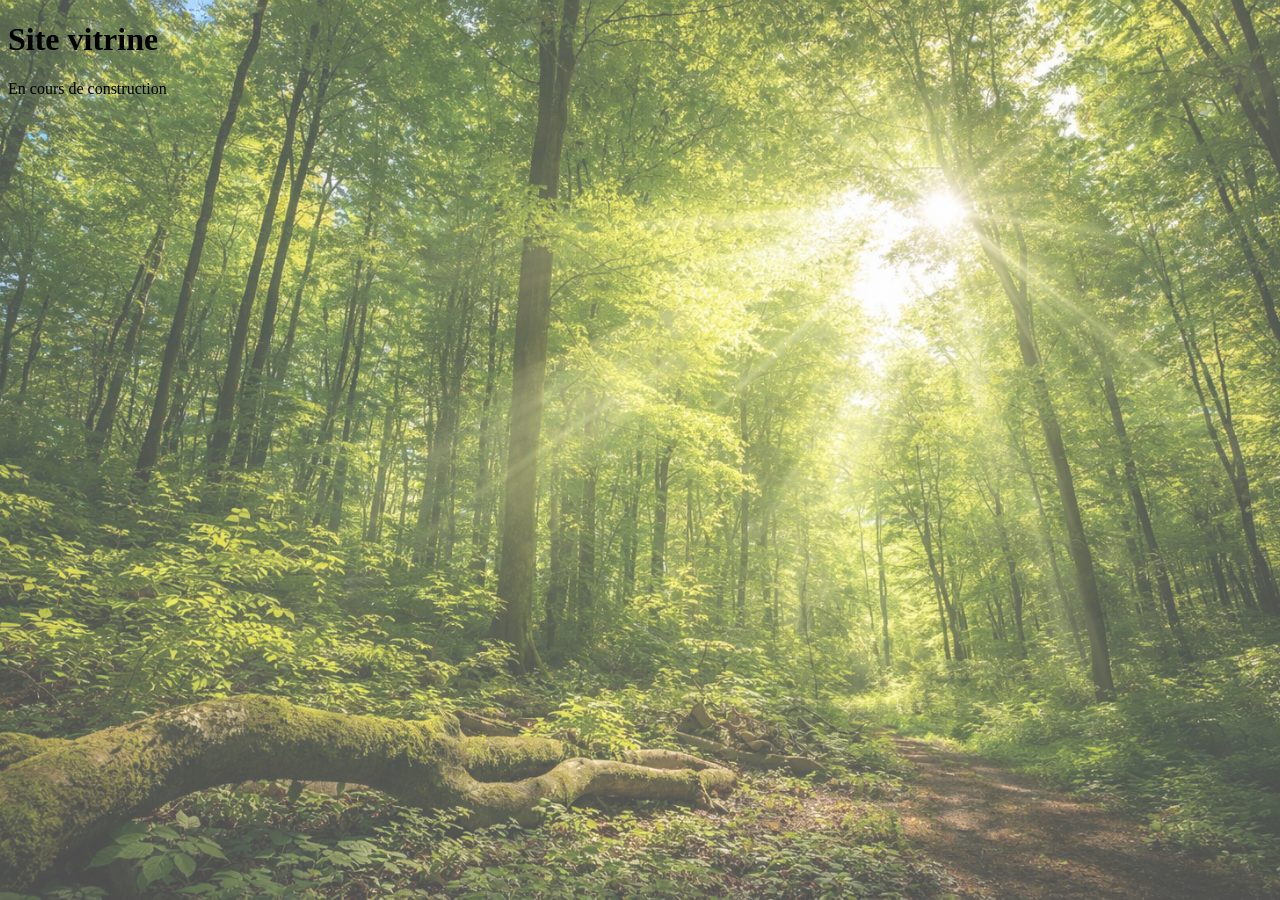
==== index.html @ c38a25db "creation site vitrine" ====
<!DOCTYPE html>
<html lang="en">
<head>
    <meta charset="UTF-8">
    <meta name="viewport" content="width=device-width, initial-scale=1.0">
    <link href="css/style.css" rel="stylesheet">
    <title>yo.@nline</title>
</head>
<body>
    <h1>Site vitrine</h1>
    <p>En cours de construction</p>
</body>
</html>
---- css/style.css ----
/* Body & Main */
body {
    background: linear-gradient(rgba(255,255,255,0.3), rgba(255,255,255,0.3)), url("../src/background.png") center/cover no-repeat;
    background-attachment: fixed;
    background-size: cover;
    background-position: top;
}
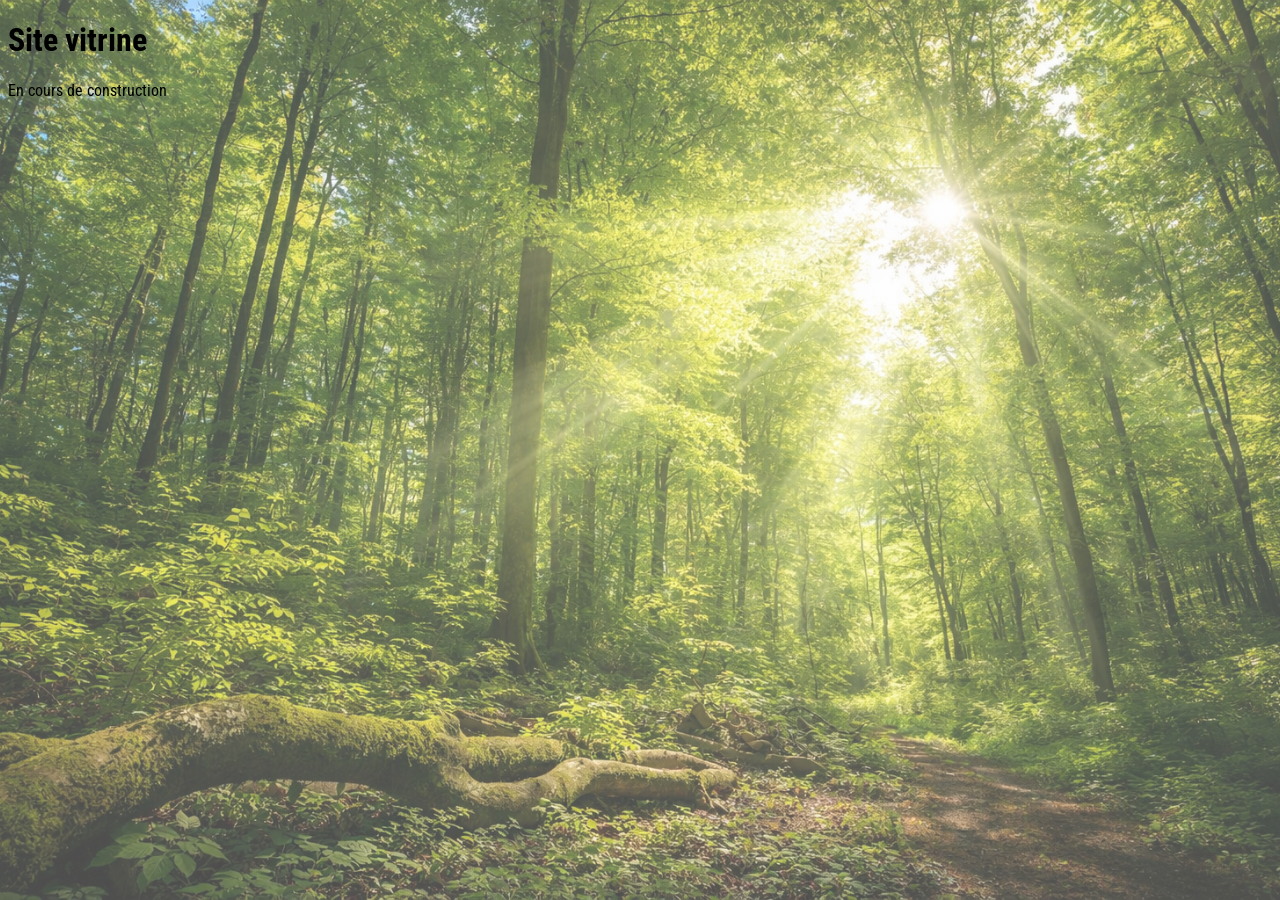
==== commit 3f6d2b5d: "dvp" ====
--- a/index.html
+++ b/index.html
@@ -4,9 +4,15 @@
     <meta charset="UTF-8">
     <meta name="viewport" content="width=device-width, initial-scale=1.0">
     <link href="css/style.css" rel="stylesheet">
+    <link rel="preconnect" href="https://fonts.googleapis.com">
+    <link rel="preconnect" href="https://fonts.gstatic.com" crossorigin>
+    <link href="https://fonts.googleapis.com/css2?family=Roboto+Condensed:ital,wght@0,100..900;1,100..900&display=swap" rel="stylesheet">
     <title>yo.@nline</title>
 </head>
 <body>
+    <header>
+        
+    </header>
     <h1>Site vitrine</h1>
     <p>En cours de construction</p>
 </body>
--- a/css/style.css
+++ b/css/style.css
@@ -1,7 +1,11 @@
 /* Body & Main */
+* {
+    font-family: "Roboto Condensed", sans-serif;
+}
+
 body {
     background: linear-gradient(rgba(255,255,255,0.3), rgba(255,255,255,0.3)), url("../src/background.png") center/cover no-repeat;
     background-attachment: fixed;
     background-size: cover;
-    background-position: top;
+    background-position: center;
 }
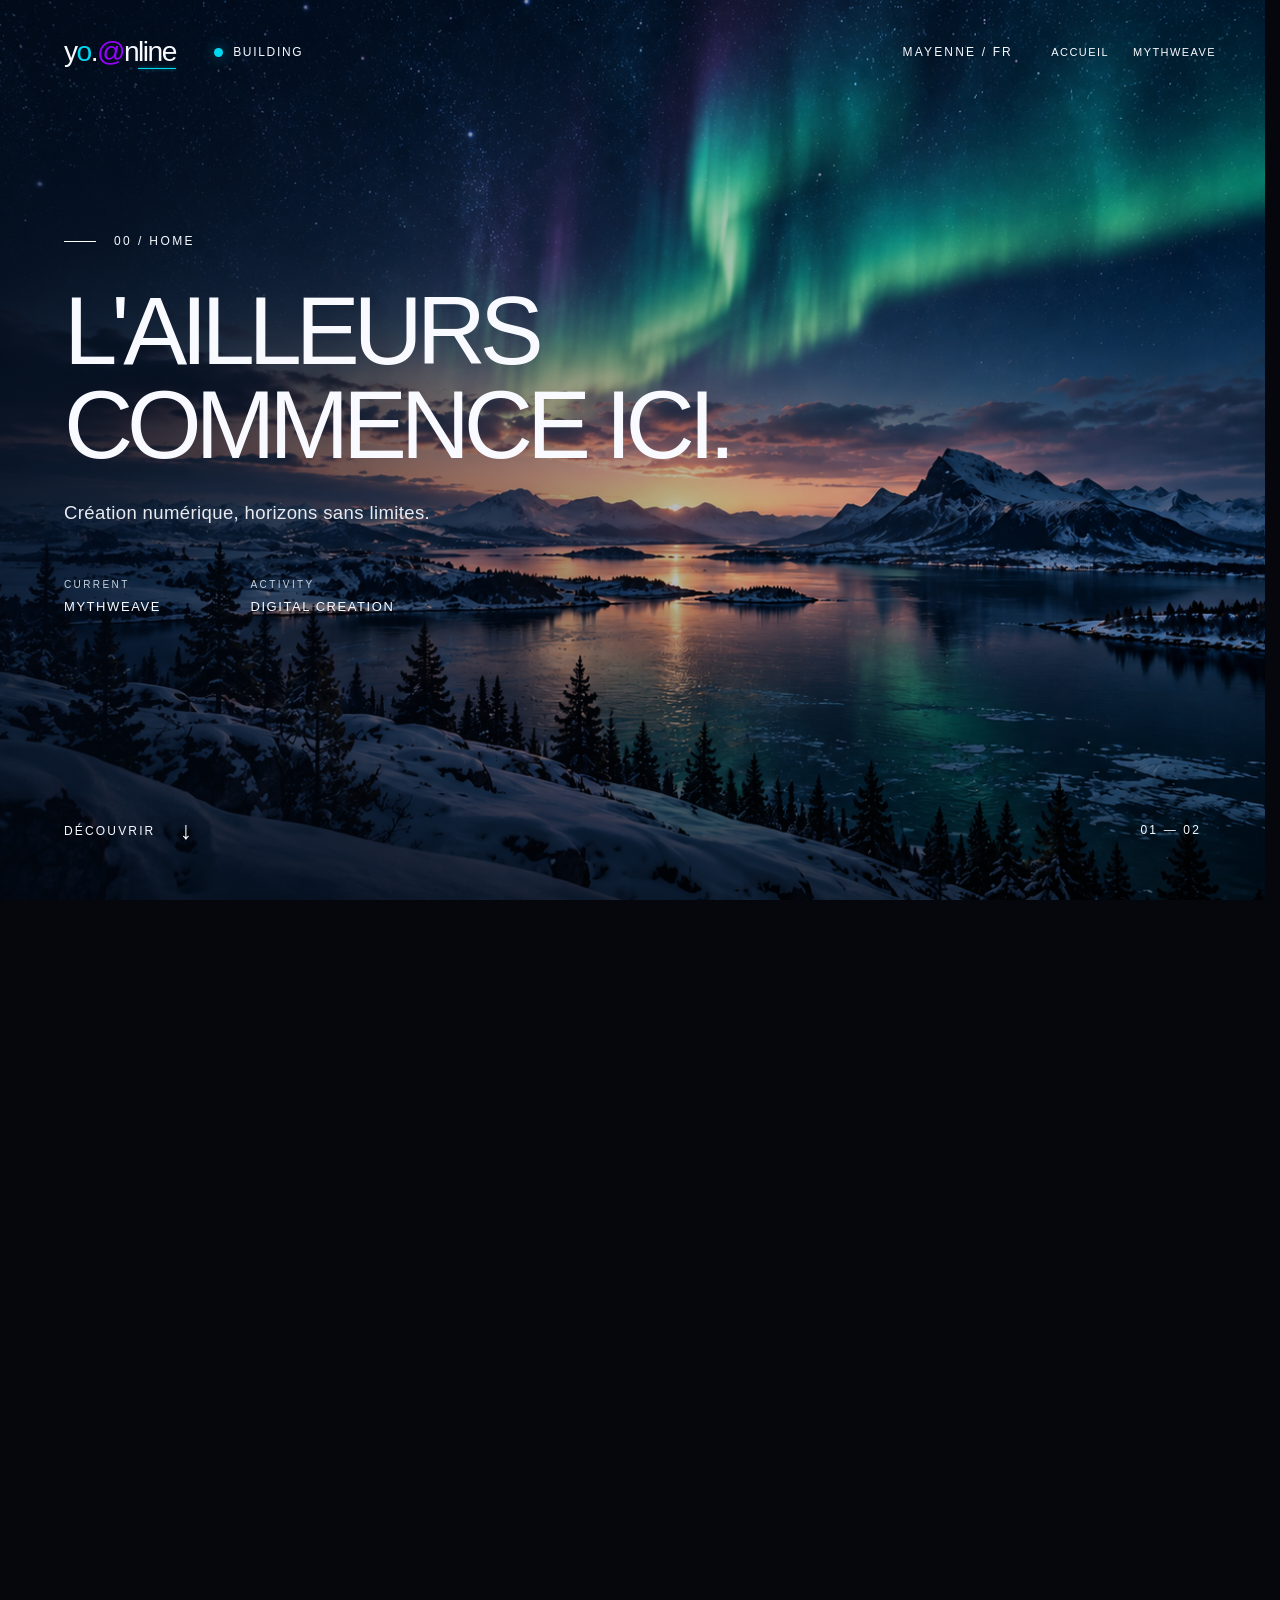
==== commit b2c38380: "dvp" ====
--- a/index.html
+++ b/index.html
@@ -1,19 +1,146 @@
+
 <!DOCTYPE html>
-<html lang="en">
+<html lang="fr">
 <head>
-    <meta charset="UTF-8">
-    <meta name="viewport" content="width=device-width, initial-scale=1.0">
-    <link href="css/style.css" rel="stylesheet">
-    <link rel="preconnect" href="https://fonts.googleapis.com">
-    <link rel="preconnect" href="https://fonts.gstatic.com" crossorigin>
-    <link href="https://fonts.googleapis.com/css2?family=Roboto+Condensed:ital,wght@0,100..900;1,100..900&display=swap" rel="stylesheet">
-    <title>yo.@nline</title>
+  <meta charset="UTF-8">
+  <meta name="viewport" content="width=device-width, initial-scale=1.0">
+
+  <meta name="theme-color" content="#05070d">
+  <meta name="description" content="yo.@nline — L'ailleurs commence ici. Création web en Mayenne et univers interactif Mythweave.">
+
+  <title>yo.@nline — L'ailleurs commence ici.</title>
+
+  <link rel="stylesheet" href="css/style.css">
+  <script src="js/main.js" defer></script>
 </head>
-<body>
-    <header>
-        
-    </header>
-    <h1>Site vitrine</h1>
-    <p>En cours de construction</p>
+
+<body class="intro-running">
+
+  <!-- INTRODUCTION -->
+  <div class="intro-curtain" aria-hidden="true"></div>
+
+  <!-- EN-TÊTE -->
+  <header class="site-header" id="top">
+
+    <a class="brand intro-logo" href="#accueil" aria-label="yo.@nline — accueil">
+      y<span class="cyan">o</span>.<span class="violet">@</span>n<span class="logo-line">line</span>
+    </a>
+
+    <span class="status">
+      <span class="status-dot"></span>
+      <span id="status-label">ONLINE</span>
+    </span>
+
+    <span class="header-location">MAYENNE / FR</span>
+
+    <nav class="header-menu" aria-label="Navigation principale">
+      <a href="#accueil">ACCUEIL</a>
+      <a href="#mythweave">MYTHWEAVE</a>
+    </nav>
+
+  </header>
+
+  <main>
+
+     <!-- CONTENEUR DES DEUX ÉCRANS -->
+    <div class="cinematic-stage">
+    <div class="cinematic-screen">
+
+    <!-- PAGE 1 : ACCUEIL -->
+    <section class="scene scene-home"
+             id="accueil"
+             aria-labelledby="home-title">
+
+      <div class="scene-bg home-bg" aria-hidden="true"></div>
+      <div class="scene-shade" aria-hidden="true"></div>
+
+      <div class="scene-content home-content">
+
+        <div class="eyebrow">
+          <span class="short-rule"></span>
+          <span>00 / HOME</span>
+        </div>
+
+        <h1 id="home-title">
+          L'AILLEURS<br>
+          COMMENCE <em>ICI.</em>
+        </h1>
+
+        <p class="scene-description">
+          Création numérique, horizons sans limites.
+        </p>
+
+        <div class="scene-meta">
+          <div>
+            <span class="meta-label">CURRENT</span>
+            <strong>MYTHWEAVE</strong>
+          </div>
+
+          <div>
+            <span class="meta-label">ACTIVITY</span>
+            <strong>DIGITAL CREATION</strong>
+          </div>
+        </div>
+
+      </div>
+
+      <a class="explore" href="#mythweave">
+        DÉCOUVRIR <span aria-hidden="true">↓</span>
+      </a>
+
+      <span class="scene-index">01 — 02</span>
+
+    </section>
+
+    <!-- PAGE 2 : MYTHWEAVE -->
+    <section class="scene scene-mythweave"
+             id="mythweave"
+             aria-labelledby="myth-title">
+
+      <div class="scene-bg myth-bg" aria-hidden="true"></div>
+      <div class="scene-shade myth-shade" aria-hidden="true"></div>
+
+      <div class="scene-content myth-content">
+
+        <div class="eyebrow">
+          <span class="short-rule"></span>
+          <span>01 / PRODUCT</span>
+        </div>
+
+        <h2 id="myth-title">MYTHWEAVE</h2>
+
+        <p class="myth-tagline">
+          Des histoires que l'on ne se contente pas de lire.
+        </p>
+
+        <p class="myth-copy">
+          Un univers d'aventures interactives où chaque
+          choix peut changer le récit.
+        </p>
+
+        <span class="myth-pill">
+          <span class="status-dot"></span>
+          EN DÉVELOPPEMENT
+        </span>
+
+        <p class="myth-note">
+          La page de présentation dédiée sera ajoutée ultérieurement.
+        </p>
+
+      </div>
+
+      <a class="explore" href="#accueil">
+        RETOUR À L'ACCUEIL <span aria-hidden="true">↑</span>
+      </a>
+
+      <span class="scene-index">02 — 02</span>
+
+    </section>
+
+  </div><!-- Fin cinematic-screen -->
+  </div><!-- Fin cinematic-stage -->
+
+  </main>
+
 </body>
-</html>+</html>
--- a/css/style.css
+++ b/css/style.css
@@ -1,11 +1,608 @@
-/* Body & Main */
+
+/* =====================================
+   YO.@NLINE — VARIABLES
+===================================== */
+
+:root {
+  color-scheme: dark;
+
+  --cyan: #00d8f2;
+  --violet: #9800ff;
+  --white: #f8faff;
+
+  --side: clamp(24px, 5vw, 88px);
+}
+
+/* =====================================
+   BASE
+===================================== */
+
 * {
-    font-family: "Roboto Condensed", sans-serif;
+  box-sizing: border-box;
+}
+
+html {
+  scroll-behavior: smooth;
 }
 
 body {
-    background: linear-gradient(rgba(255,255,255,0.3), rgba(255,255,255,0.3)), url("../src/background.png") center/cover no-repeat;
-    background-attachment: fixed;
-    background-size: cover;
-    background-position: center;
-}+  margin: 0;
+  background: #05070d;
+  color: var(--white);
+  font-family: Arial, Helvetica, sans-serif;
+  -webkit-font-smoothing: antialiased;
+}
+
+a {
+  color: inherit;
+  text-decoration: none;
+}
+
+a:focus-visible {
+  outline: 2px solid var(--cyan);
+  outline-offset: 7px;
+}
+
+.cyan {
+  color: var(--cyan);
+}
+
+.violet {
+  color: var(--violet);
+}
+
+/* =====================================
+   EN-TÊTE SIGNAL
+===================================== */
+
+.site-header {
+  position: fixed;
+  top: 0;
+  left: 0;
+  right: 0;
+  z-index: 30;
+
+  display: flex;
+  align-items: center;
+  gap: clamp(16px, 3vw, 56px);
+
+  padding: clamp(22px, 3vw, 43px) var(--side);
+
+  opacity: 0;
+  transition: opacity 0.5s ease;
+}
+
+.brand {
+  font-size: clamp(24px, 2.2vw, 35px);
+  font-weight: 400;
+  letter-spacing: -0.055em;
+  line-height: 1;
+  white-space: nowrap;
+}
+
+.status {
+  display: flex;
+  align-items: center;
+  gap: 10px;
+
+  font-size: 12px;
+  letter-spacing: 0.14em;
+}
+
+.status-dot {
+  display: inline-block;
+  width: 9px;
+  height: 9px;
+  border-radius: 50%;
+
+  background: var(--cyan);
+  box-shadow: 0 0 14px #00d8f280;
+}
+
+.header-location {
+  margin-left: auto;
+  font-size: 12px;
+  letter-spacing: 0.18em;
+}
+
+.header-menu {
+  display: flex;
+  gap: 24px;
+  font-size: 11px;
+  letter-spacing: 0.13em;
+}
+
+.header-menu a:hover {
+  color: var(--cyan);
+}
+
+/* =====================================
+   SECTIONS PLEIN ÉCRAN
+===================================== */
+
+.scene {
+  position: relative;
+  z-index: 1;
+  min-height: 100svh;
+  overflow: hidden;
+  isolation: isolate;
+  background: transparent;
+}
+
+.scene-bg,
+.scene-shade {
+  position: absolute;
+  inset: 0;
+  z-index: -2;
+}
+
+.scene-bg {
+  background-position: center;
+  background-size: cover;
+  transform: scale(1.035);
+}
+
+/* Images fournies */
+
+.home-bg {
+  background-image: url("../assets/images/accueil.png");
+}
+
+.myth-bg {
+  background-image: url("../assets/images/mythweave.png");
+}
+
+/* Dégradés pour rendre le texte lisible */
+
+.scene-shade {
+  z-index: -1;
+  background:
+    linear-gradient(
+      90deg,
+      rgba(2, 8, 20, 0.73),
+      rgba(2, 8, 20, 0.22) 60%,
+      rgba(2, 8, 20, 0.12)
+    ),
+    linear-gradient(
+      0deg,
+      rgba(0, 0, 0, 0.55),
+      transparent 35%
+    );
+}
+
+.myth-shade {
+  background:
+    linear-gradient(
+      90deg,
+      rgba(3, 5, 16, 0.76),
+      rgba(3, 5, 16, 0.18) 68%
+    ),
+    linear-gradient(
+      0deg,
+      rgba(0, 0, 0, 0.6),
+      transparent 42%
+    );
+}
+
+/* =====================================
+   CONTENU COMMUN
+===================================== */
+
+.scene-content {
+  position: relative;
+  max-width: 1200px;
+
+  padding:
+    clamp(185px, 26vh, 290px)
+    var(--side)
+    145px;
+}
+
+.eyebrow {
+  display: flex;
+  align-items: center;
+  gap: 18px;
+
+  margin-bottom: 36px;
+
+  font-size: 12px;
+  letter-spacing: 0.2em;
+}
+
+.short-rule {
+  width: 32px;
+  height: 1px;
+  background: white;
+}
+
+.explore {
+  position: absolute;
+  bottom: 55px;
+  left: var(--side);
+
+  display: flex;
+  align-items: center;
+  gap: 24px;
+
+  font-size: 12px;
+  letter-spacing: 0.18em;
+}
+
+.explore span {
+  font-size: 25px;
+}
+
+.scene-index {
+  position: absolute;
+  bottom: 63px;
+  right: var(--side);
+
+  font-size: 12px;
+  letter-spacing: 0.18em;
+}
+
+/* =====================================
+   PAGE 1 — ACCUEIL
+===================================== */
+
+.home-content h1 {
+  margin: 0;
+
+  font-size: clamp(50px, 7.5vw, 122px);
+  font-weight: 300;
+  line-height: 0.98;
+  letter-spacing: -0.065em;
+
+  text-wrap: balance;
+}
+
+.home-content h1 em {
+  font-style: normal;
+}
+
+.scene-description {
+  margin-top: 30px;
+
+  font-size: clamp(16px, 1.45vw, 21px);
+  font-weight: 300;
+  letter-spacing: 0.02em;
+
+  color: #e8eaf0;
+}
+
+.scene-meta {
+  display: flex;
+  gap: clamp(40px, 7vw, 110px);
+  margin-top: 55px;
+}
+
+.scene-meta > div {
+  display: flex;
+  flex-direction: column;
+  gap: 9px;
+}
+
+.meta-label {
+  font-size: 10px;
+  letter-spacing: 0.24em;
+  color: #c4d2de;
+}
+
+.scene-meta strong {
+  font-size: 13px;
+  font-weight: 400;
+  letter-spacing: 0.12em;
+}
+
+/* =====================================
+   PAGE 2 — MYTHWEAVE
+===================================== */
+
+.myth-content h2 {
+  margin: 0;
+
+  font-size: clamp(58px, 9vw, 150px);
+  font-weight: 300;
+  line-height: 1;
+  letter-spacing: -0.06em;
+}
+
+.myth-tagline {
+  margin: 28px 0 12px;
+  font-size: clamp(19px, 2vw, 28px);
+}
+
+.myth-copy {
+  max-width: 440px;
+  line-height: 1.65;
+  color: #e2e5ec;
+}
+
+.myth-pill {
+  display: inline-flex;
+  align-items: center;
+  gap: 10px;
+
+  margin-top: 24px;
+
+  font-size: 11px;
+  letter-spacing: 0.17em;
+}
+
+.myth-note {
+  margin-top: 24px;
+  font-size: 12px;
+  color: #d4d6e0;
+}
+
+/* =====================================
+   ANIMATION D'INTRODUCTION — LOGO UNIQUE
+===================================== */
+
+.intro-curtain {
+  position: fixed;
+  inset: 0;
+  z-index: 100;
+  background: #000;
+  pointer-events: none;
+}
+
+/* Le header reste visible : seuls ses autres éléments sont masqués. */
+.site-header {
+  opacity: 1;
+  z-index: 120;
+  transition: none;
+}
+
+.site-header > :not(.brand) {
+  opacity: 0;
+  transition: opacity .65s ease;
+}
+
+.intro-finish .site-header > :not(.brand) {
+  opacity: 1;
+}
+
+/* Le logo garde sa taille et sa place naturelles dans le header. */
+.site-header .brand.intro-logo {
+  position: relative;
+  top: auto;
+  left: auto;
+  z-index: auto;
+  display: inline-block;
+  width: auto;
+  opacity: 1;
+  font-size: clamp(24px, 2.2vw, 35px);
+  line-height: 1;
+  white-space: nowrap;
+  transform-origin: top left;
+  will-change: transform;
+}
+
+/* Masqué avant le calcul de sa position de départ. */
+.intro-running .brand.intro-logo:not(.intro-ready) {
+  visibility: hidden;
+}
+
+.intro-running {
+  overflow: hidden;
+  scrollbar-gutter: stable;
+}
+
+.intro-running .home-bg {
+  opacity: 0;
+}
+
+.intro-running .home-content,
+.intro-running .scene-home .explore,
+.intro-running .scene-home .scene-index {
+  opacity: 0;
+  transform: translateY(16px);
+}
+
+.home-bg {
+  transition: opacity 1.5s ease;
+}
+
+.home-content,
+.scene-home .explore,
+.scene-home .scene-index {
+  transition: opacity 1s ease, transform 1s ease;
+}
+
+.intro-reveal .home-bg {
+  opacity: 1;
+}
+
+.intro-reveal .intro-curtain {
+  opacity: 0;
+  transition: opacity 1.45s ease;
+}
+
+.intro-finish .home-content,
+.intro-finish .scene-home .explore,
+.intro-finish .scene-home .scene-index {
+  opacity: 1;
+  transform: none;
+}
+
+.intro-finish {
+  overflow: auto;
+}
+
+.intro-finish .intro-curtain {
+  display: none;
+}
+
+html {
+  scrollbar-gutter: stable;
+}
+
+/* Trait animé sous "line" */
+
+.logo-line {
+  position: relative;
+  display: inline-block;
+}
+
+.logo-line::after {
+  content: "";
+  position: absolute;
+  left: 0;
+  bottom: -0.08em;
+
+  width: 100%;
+  height: 0.025em;
+
+  background-color: #00D8F2;
+  box-shadow: 0 0 0.12em rgba(0, 216, 242, 0.65);
+
+  transform: scaleX(0);
+  transform-origin: left center;
+}
+
+/* Dessin progressif du trait */
+.logo-line.draw-line::after {
+  animation: drawLogoLine 650ms ease-out forwards;
+}
+
+@keyframes drawLogoLine {
+  from {
+    transform: scaleX(0);
+  }
+
+  to {
+    transform: scaleX(1);
+  }
+}
+
+/* Ajustement visuel du caractère @ */
+.brand .violet {
+  font-family: "Segoe UI", Arial, sans-serif;
+}
+
+/* =====================================
+   TRANSITION CINÉMATOGRAPHIQUE
+   ÉCRAN FIXE AU DÉFILEMENT
+===================================== */
+
+/* Distance de défilement pour contrôler l'animation */
+.cinematic-stage {
+  position: relative;
+  height: 300svh;
+}
+
+/* Écran maintenu en place pendant le défilement */
+.cinematic-screen {
+  position: sticky;
+  top: 0;
+  height: 100svh;
+  overflow: hidden;
+  isolation: isolate;
+}
+
+/* Les deux sections occupent exactement le même écran */
+.cinematic-screen > .scene {
+  position: absolute;
+  inset: 0;
+  width: 100%;
+  height: 100%;
+  min-height: 0;
+}
+
+/* L'accueil est visible au départ */
+.cinematic-screen > .scene-home {
+  z-index: 1;
+}
+
+/* Mythweave est au-dessus, mais invisible au départ */
+.cinematic-screen > #mythweave {
+  z-index: 2;
+  opacity: var(--myth-opacity, 0);
+  pointer-events: none;
+}
+
+/* =====================================
+   TRANSITION — VISIBILITÉ DES TEXTES
+===================================== */
+
+/* Le contenu de l'accueil disparaît progressivement */
+.cinematic-screen .scene-home .scene-content,
+.cinematic-screen .scene-home .explore,
+.cinematic-screen .scene-home .scene-index {
+  opacity: var(--home-text-opacity, 1);
+}
+
+/* Le contenu Mythweave reste caché jusqu'à la fin du fondu */
+.cinematic-screen #mythweave .scene-content,
+.cinematic-screen #mythweave .explore,
+.cinematic-screen #mythweave .scene-index {
+  opacity: var(--myth-text-opacity, 0);
+}
+
+/* =====================================
+   RESPONSIVE
+===================================== */
+
+@media (max-width: 700px) {
+
+  .site-header {
+    gap: 16px;
+    flex-wrap: wrap;
+  }
+
+  .header-location {
+    display: none;
+  }
+
+  .header-menu {
+    margin-left: auto;
+    gap: 12px;
+    font-size: 9px;
+  }
+
+  .status {
+    font-size: 10px;
+  }
+
+  .scene-content {
+    padding-top: 32svh;
+  }
+
+  .home-content h1 {
+    font-size: clamp(45px, 10vw, 75px);
+  }
+
+  .scene-meta {
+    gap: 30px;
+    flex-wrap: wrap;
+  }
+
+  .myth-content h2 {
+    font-size: clamp(47px, 12vw, 88px);
+  }
+
+  .scene-bg {
+    background-position: 55% center;
+  }
+
+  .myth-bg {
+    background-position: 62% center;
+  }
+}
+
+/* Accessibilité : mouvements réduits */
+
+@media (prefers-reduced-motion: reduce) {
+
+  html {
+    scroll-behavior: auto;
+  }
+
+  *,
+  *::before,
+  *::after {
+    animation-duration: 0.01ms !important;
+    transition-duration: 0.01ms !important;
+  }
+}
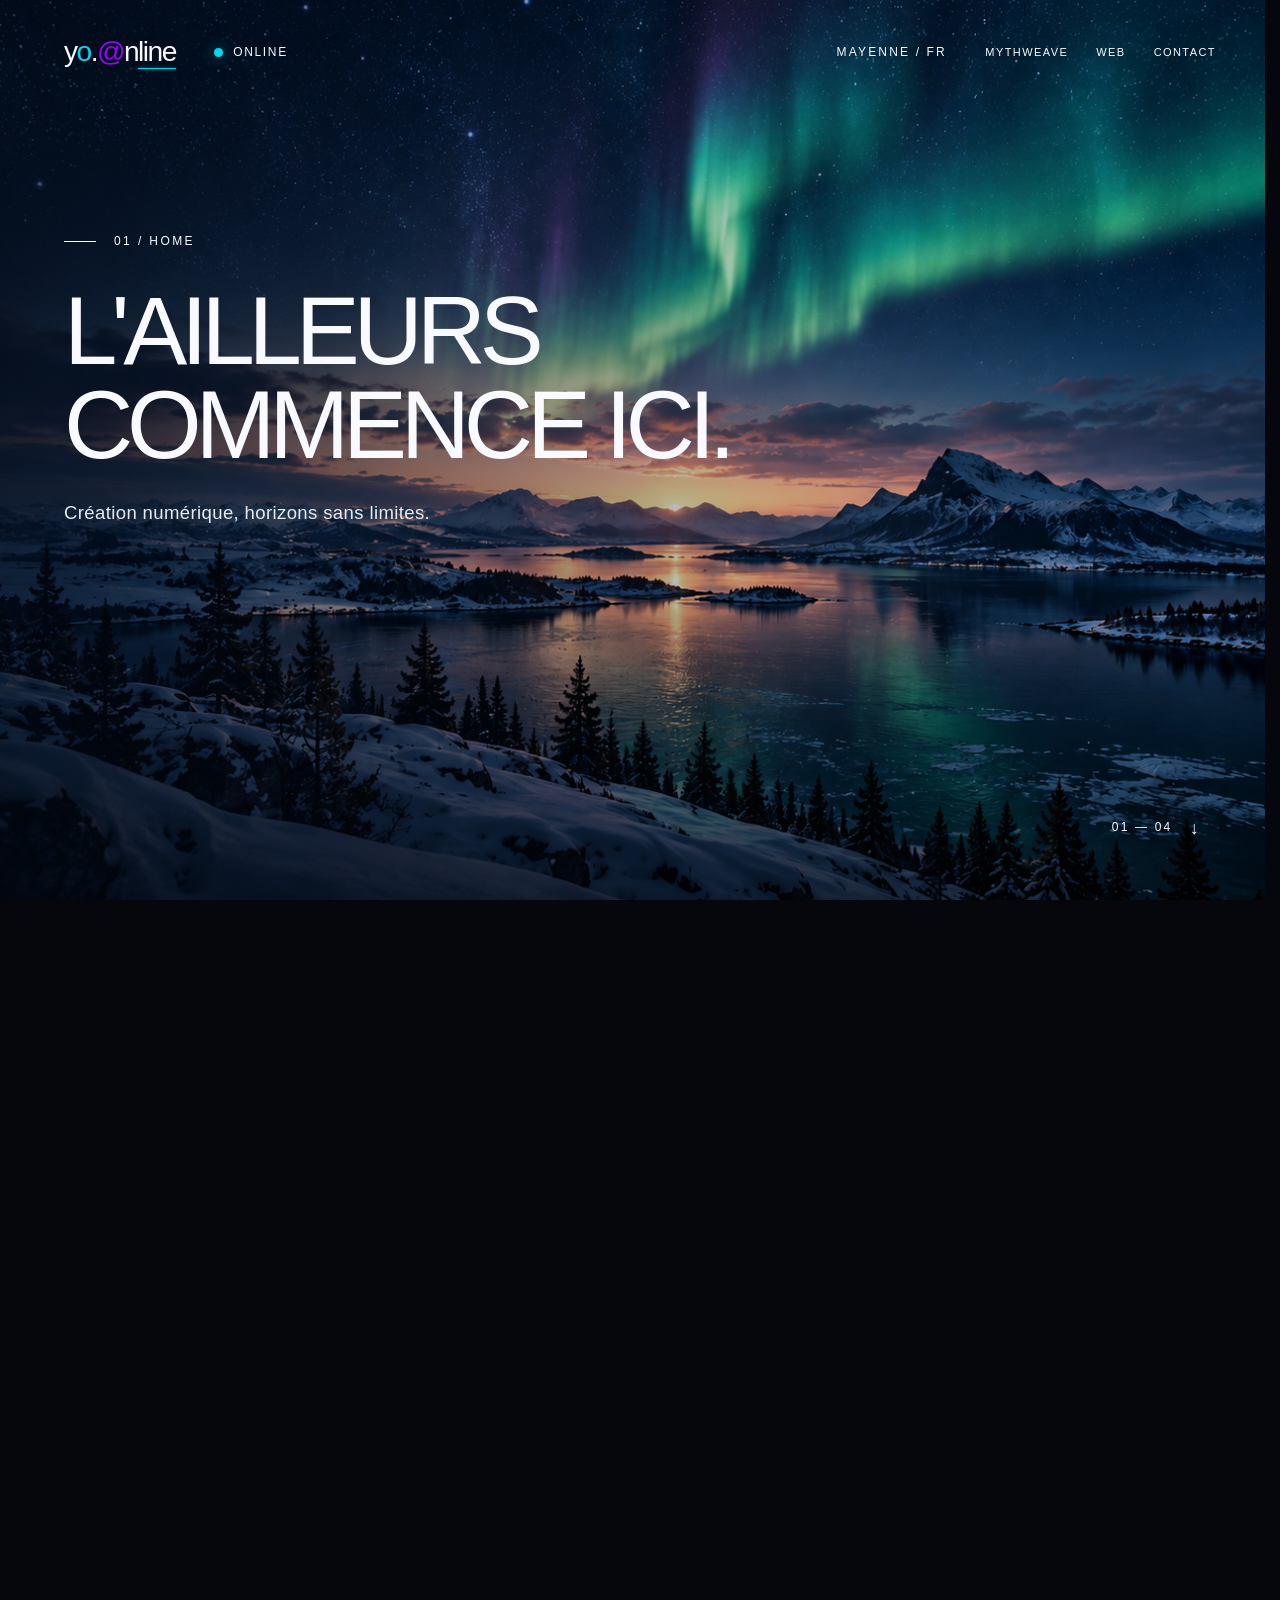
==== commit 30257031: "dvp, presque dernière étape" ====
--- a/index.html
+++ b/index.html
@@ -1,12 +1,15 @@
-
 <!DOCTYPE html>
 <html lang="fr">
+
 <head>
   <meta charset="UTF-8">
   <meta name="viewport" content="width=device-width, initial-scale=1.0">
-
   <meta name="theme-color" content="#05070d">
-  <meta name="description" content="yo.@nline — L'ailleurs commence ici. Création web en Mayenne et univers interactif Mythweave.">
+
+  <meta
+    name="description"
+    content="yo.@nline — L'ailleurs commence ici. Création web en Mayenne et univers interactif Mythweave."
+  >
 
   <title>yo.@nline — L'ailleurs commence ici.</title>
 
@@ -16,131 +19,453 @@
 
 <body class="intro-running">
 
-  <!-- INTRODUCTION -->
+  <!-- ========================================
+       INTRODUCTION
+  ========================================= -->
+
   <div class="intro-curtain" aria-hidden="true"></div>
 
-  <!-- EN-TÊTE -->
+
+  <!-- ========================================
+       EN-TÊTE ET NAVIGATION
+  ========================================= -->
+
   <header class="site-header" id="top">
 
-    <a class="brand intro-logo" href="#accueil" aria-label="yo.@nline — accueil">
+    <!-- Logo -->
+    <a
+      class="brand intro-logo"
+      href="#accueil"
+      aria-label="yo.@nline — accueil"
+    >
       y<span class="cyan">o</span>.<span class="violet">@</span>n<span class="logo-line">line</span>
     </a>
 
+    <!-- Statut -->
     <span class="status">
       <span class="status-dot"></span>
       <span id="status-label">ONLINE</span>
     </span>
 
+    <!-- Localisation -->
     <span class="header-location">MAYENNE / FR</span>
 
-    <nav class="header-menu" aria-label="Navigation principale">
-      <a href="#accueil">ACCUEIL</a>
-      <a href="#mythweave">MYTHWEAVE</a>
+    <!-- Navigation principale -->
+    <nav
+      class="header-menu"
+      id="main-navigation"
+      aria-label="Navigation principale"
+    >
+      <a href="#accueil" data-scene="accueil">ACCUEIL</a>
+      <a href="#mythweave" data-scene="mythweave">MYTHWEAVE</a>
+      <a href="#web" data-scene="web">WEB</a>
+      <a href="#contact" data-scene="contact">CONTACT</a>
     </nav>
 
+    <!-- Bouton du menu mobile -->
+    <button
+      class="menu-toggle"
+      type="button"
+      aria-label="Ouvrir le menu"
+      aria-controls="main-navigation"
+      aria-expanded="false"
+    >
+      <span></span>
+      <span></span>
+      <span></span>
+    </button>
+
   </header>
 
+
+  <!-- ========================================
+       CONTENU PRINCIPAL
+  ========================================= -->
+
   <main>
 
-     <!-- CONTENEUR DES DEUX ÉCRANS -->
+    <!-- Conteneur des quatre scènes cinématographiques -->
     <div class="cinematic-stage">
-    <div class="cinematic-screen">
-
-    <!-- PAGE 1 : ACCUEIL -->
-    <section class="scene scene-home"
-             id="accueil"
-             aria-labelledby="home-title">
-
-      <div class="scene-bg home-bg" aria-hidden="true"></div>
-      <div class="scene-shade" aria-hidden="true"></div>
-
-      <div class="scene-content home-content">
-
-        <div class="eyebrow">
-          <span class="short-rule"></span>
-          <span>00 / HOME</span>
-        </div>
-
-        <h1 id="home-title">
-          L'AILLEURS<br>
-          COMMENCE <em>ICI.</em>
-        </h1>
-
-        <p class="scene-description">
-          Création numérique, horizons sans limites.
-        </p>
-
-        <div class="scene-meta">
-          <div>
-            <span class="meta-label">CURRENT</span>
-            <strong>MYTHWEAVE</strong>
-          </div>
-
-          <div>
-            <span class="meta-label">ACTIVITY</span>
-            <strong>DIGITAL CREATION</strong>
-          </div>
-        </div>
+      <div class="cinematic-screen">
+
+
+        <!-- ====================================
+             SCÈNE 01 — ACCUEIL
+        ===================================== -->
+
+        <section
+          class="scene scene-home"
+          id="accueil"
+          aria-labelledby="home-title"
+        >
+
+          <!-- Décor -->
+          <div class="scene-bg home-bg" aria-hidden="true"></div>
+          <div class="scene-shade" aria-hidden="true"></div>
+
+          <!-- Contenu -->
+          <div class="scene-content home-content">
+
+            <div class="eyebrow">
+              <span class="short-rule"></span>
+              <span>01 / HOME</span>
+            </div>
+
+            <h1 id="home-title">
+              L'AILLEURS<br>
+              COMMENCE <em>ICI.</em>
+            </h1>
+
+            <p class="scene-description">
+              Création numérique, horizons sans limites.
+            </p>
+
+          </div>
+
+          <!-- Indicateur de scène -->
+          <span class="scene-index">
+            01 — 04
+            <span class="index-arrow" aria-hidden="true">↓</span>
+          </span>
+
+        </section>
+
+
+        <!-- ====================================
+             SCÈNE 02 — MYTHWEAVE
+        ===================================== -->
+
+        <section
+          class="scene scene-mythweave"
+          id="mythweave"
+          aria-labelledby="myth-title"
+        >
+
+          <!-- Décor -->
+          <div class="scene-bg myth-bg" aria-hidden="true"></div>
+          <div class="scene-shade myth-shade" aria-hidden="true"></div>
+
+          <!-- Introduction Mythweave -->
+          <div class="scene-content myth-content">
+
+            <div class="eyebrow">
+              <span class="short-rule"></span>
+              <span>02 / PRODUCT</span>
+            </div>
+
+            <h2 id="myth-title">MYTHWEAVE.</h2>
+
+            <p class="myth-tagline">
+              Des histoires que l'on ne se contente pas de lire.
+            </p>
+
+            <p class="myth-copy">
+              Un univers d'aventures interactives où chaque
+              choix peut changer le récit.
+            </p>
+
+            <span class="myth-pill">
+              <span class="status-dot"></span>
+              EN DÉVELOPPEMENT
+            </span>
+
+          </div>
+
+
+          <!-- Deuxième séquence : présentation du concept -->
+          <div class="myth-concept">
+
+            <!-- En-tête de l'encart -->
+            <div class="myth-concept-header">
+
+              <span class="myth-concept-label">
+                02 / MYTHWEAVE — LE CONCEPT
+              </span>
+
+              <h3>
+                DES HISTOIRES À VIVRE.<br>
+                DES MONDES À CRÉER.
+              </h3>
+
+              <p>
+                Mythweave est un moteur d'aventures interactives
+                inspiré des livres dont vous êtes le héros.
+              </p>
+
+            </div>
+
+
+            <!-- Les deux dimensions de Mythweave -->
+            <div class="myth-concept-grid">
+
+              <!-- Vivre -->
+              <div class="myth-concept-item">
+
+                <div class="myth-concept-item-title">
+
+                  <svg
+                    class="myth-concept-icon"
+                    viewBox="0 0 24 24"
+                    fill="none"
+                    stroke="currentColor"
+                    stroke-width="1.7"
+                    stroke-linecap="round"
+                    stroke-linejoin="round"
+                    aria-hidden="true"
+                  >
+                    <path d="M12 7v14"/>
+                    <path d="M3 18V5a1 1 0 0 1 1-1h3a5 5 0 0 1 5 5 5 5 0 0 1 5-5h3a1 1 0 0 1 1 1v13a1 1 0 0 1-1 1h-4a4 4 0 0 0-4 2 4 4 0 0 0-4-2H4a1 1 0 0 1-1-1z"/>
+                  </svg>
+
+                  <h4>VIVRE</h4>
+
+                </div>
+
+                <p>
+                  Explorez des univers, faites vos choix
+                  et façonnez votre propre aventure.
+                </p>
+
+              </div>
+
+
+              <!-- Créer et partager -->
+              <div class="myth-concept-item">
+
+                <div class="myth-concept-item-title">
+
+                  <svg
+                    class="myth-concept-icon"
+                    viewBox="0 0 24 24"
+                    fill="none"
+                    stroke="currentColor"
+                    stroke-width="1.7"
+                    stroke-linecap="round"
+                    stroke-linejoin="round"
+                    aria-hidden="true"
+                  >
+                    <path d="M20.24 12.24a6 6 0 0 0-8.49-8.49L3 12.5V21h8.5z"/>
+                    <path d="m16 8-2 2"/>
+                    <path d="M3 21l9-9"/>
+                  </svg>
+
+                  <h4>CRÉER &amp; PARTAGER</h4>
+
+                </div>
+
+                <p>
+                  Imaginez vos histoires, construisez vos propres
+                  aventures interactives et partagez-les
+                  avec d'autres joueurs.
+                </p>
+
+              </div>
+
+            </div>
+
+
+            <!-- Statut du projet -->
+            <div class="myth-concept-status">
+              PROJET EN DÉVELOPPEMENT
+            </div>
+
+          </div>
+
+
+          <!-- Indicateur de scène -->
+          <span class="scene-index">
+            02 — 04
+            <span class="index-arrow" aria-hidden="true">↓</span>
+          </span>
+
+        </section>
+
+
+        <!-- ====================================
+             SCÈNE 03 — WEB
+        ===================================== -->
+
+        <section
+          class="scene scene-web"
+          id="web"
+          aria-labelledby="web-title"
+        >
+
+          <!-- Décor -->
+          <div class="scene-bg web-bg" aria-hidden="true"></div>
+          <div class="scene-shade web-shade" aria-hidden="true"></div>
+
+
+          <!-- Introduction et prestations -->
+          <div class="scene-content web-content">
+
+            <div class="eyebrow">
+              <span class="short-rule"></span>
+              <span>03 / WEB</span>
+            </div>
+
+            <h2 id="web-title">WEB.</h2>
+
+            <p class="web-tagline">
+              Votre activité est locale. Votre horizon ne l'est pas.
+            </p>
+
+
+            <!-- Prestations Web -->
+            <div class="web-services">
+
+              <div class="web-service">
+                <h3>Création de sites vitrines</h3>
+                <p>
+                  Des sites uniques, modernes et adaptés à votre activité.
+                </p>
+              </div>
+
+              <div class="web-service">
+                <h3>Responsive</h3>
+                <p>
+                  Une expérience soignée sur ordinateur, tablette et mobile.
+                </p>
+              </div>
+
+              <div class="web-service">
+                <h3>Visibilité</h3>
+                <p>
+                  Les bases du référencement naturel pour être trouvé.
+                </p>
+              </div>
+
+              <div class="web-service">
+                <h3>Suivi &amp; réactivité</h3>
+                <p>
+                  Un interlocuteur local pour faire évoluer votre site.
+                </p>
+              </div>
+
+            </div>
+
+          </div>
+
+
+          <!-- Deuxième séquence : réalisation des Baladins -->
+          <div class="web-project">
+
+            <!-- Présentation -->
+            <div class="web-project-info">
+
+              <span class="web-project-label">
+                UNE RÉALISATION
+              </span>
+
+              <h3>
+                Les Baladins<br>
+                de Saint-Berthevin
+              </h3>
+
+              <p>
+                Un site vitrine conçu pour accompagner
+                une troupe de théâtre locale et mettre
+                en lumière ses spectacles.
+              </p>
+
+              <a
+                class="web-project-link"
+                href="https://www.theatre-baladins-saint-berthevin.com/"
+                target="_blank"
+                rel="noopener noreferrer"
+              >
+                DÉCOUVRIR LE SITE
+                <span aria-hidden="true">↗</span>
+              </a>
+
+            </div>
+
+
+            <!-- Aperçu cliquable -->
+            <a
+              class="web-project-preview"
+              href="https://www.theatre-baladins-saint-berthevin.com/"
+              target="_blank"
+              rel="noopener noreferrer"
+              aria-label="Visiter le site des Baladins de Saint-Berthevin (nouvel onglet)"
+            >
+              <img
+                src="assets/images/baladins.png"
+                alt="Aperçu du site des Baladins de Saint-Berthevin"
+                loading="lazy"
+              >
+            </a>
+
+          </div>
+
+
+          <!-- Indicateur de scène -->
+          <span class="scene-index">
+            03 — 04
+            <span class="index-arrow" aria-hidden="true">↓</span>
+          </span>
+
+        </section>
+
+
+        <!-- ====================================
+             SCÈNE 04 — CONTACT
+        ===================================== -->
+
+        <section
+          class="scene scene-contact"
+          id="contact"
+          aria-labelledby="contact-title"
+        >
+
+          <!-- Décor -->
+          <div class="scene-bg contact-bg" aria-hidden="true"></div>
+          <div class="scene-shade contact-shade" aria-hidden="true"></div>
+
+
+          <!-- Contenu -->
+          <div class="scene-content contact-content">
+
+            <div class="eyebrow">
+              <span class="short-rule"></span>
+              <span>04 / CONTACT</span>
+            </div>
+
+            <h2 id="contact-title">
+              ET SI ON CONSTRUISAIT<br>
+              LA SUITE ENSEMBLE ?
+            </h2>
+
+            <p class="contact-tagline">
+              Vous avez un projet de site web, une idée
+              ou simplement une question ? Parlons-en.
+            </p>
+
+            <a
+              class="contact-button"
+              href="mailto:ADRESSE_EMAIL"
+            >
+              <span>ÉCRIVEZ-MOI</span>
+              <span class="contact-button-arrow" aria-hidden="true">↗</span>
+            </a>
+
+          </div>
+
+
+          <!-- Indicateur de scène -->
+          <span class="scene-index">04 — 04</span>
+          <a href="mentions-legales.html" class="legal-link">Mentions légales et données personnelles</a>
+
+        </section>
+
 
       </div>
-
-      <a class="explore" href="#mythweave">
-        DÉCOUVRIR <span aria-hidden="true">↓</span>
-      </a>
-
-      <span class="scene-index">01 — 02</span>
-
-    </section>
-
-    <!-- PAGE 2 : MYTHWEAVE -->
-    <section class="scene scene-mythweave"
-             id="mythweave"
-             aria-labelledby="myth-title">
-
-      <div class="scene-bg myth-bg" aria-hidden="true"></div>
-      <div class="scene-shade myth-shade" aria-hidden="true"></div>
-
-      <div class="scene-content myth-content">
-
-        <div class="eyebrow">
-          <span class="short-rule"></span>
-          <span>01 / PRODUCT</span>
-        </div>
-
-        <h2 id="myth-title">MYTHWEAVE</h2>
-
-        <p class="myth-tagline">
-          Des histoires que l'on ne se contente pas de lire.
-        </p>
-
-        <p class="myth-copy">
-          Un univers d'aventures interactives où chaque
-          choix peut changer le récit.
-        </p>
-
-        <span class="myth-pill">
-          <span class="status-dot"></span>
-          EN DÉVELOPPEMENT
-        </span>
-
-        <p class="myth-note">
-          La page de présentation dédiée sera ajoutée ultérieurement.
-        </p>
-
-      </div>
-
-      <a class="explore" href="#accueil">
-        RETOUR À L'ACCUEIL <span aria-hidden="true">↑</span>
-      </a>
-
-      <span class="scene-index">02 — 02</span>
-
-    </section>
-
-  </div><!-- Fin cinematic-screen -->
-  </div><!-- Fin cinematic-stage -->
+      <!-- Fin de cinematic-screen -->
+
+    </div>
+    <!-- Fin de cinematic-stage -->
 
   </main>
 
 </body>
-</html>
+</html>
--- a/css/style.css
+++ b/css/style.css
@@ -1,28 +1,25 @@
-
-/* =====================================
-   YO.@NLINE — VARIABLES
-===================================== */
+/* =========================================
+   YO.@NLINE — 01. VARIABLES
+========================================= */
 
 :root {
   color-scheme: dark;
-
   --cyan: #00d8f2;
   --violet: #9800ff;
   --white: #f8faff;
-
   --side: clamp(24px, 5vw, 88px);
 }
 
-/* =====================================
-   BASE
-===================================== */
-
-* {
-  box-sizing: border-box;
-}
+
+/* =========================================
+   02. BASE ET STYLES GÉNÉRAUX
+========================================= */
+
+* { box-sizing: border-box; }
 
 html {
   scroll-behavior: smooth;
+  scrollbar-gutter: stable;
 }
 
 body {
@@ -43,33 +40,26 @@
   outline-offset: 7px;
 }
 
-.cyan {
-  color: var(--cyan);
-}
-
-.violet {
-  color: var(--violet);
-}
-
-/* =====================================
-   EN-TÊTE SIGNAL
-===================================== */
+.cyan { color: var(--cyan); }
+.violet { color: var(--violet); }
+
+
+/* =========================================
+   03. EN-TÊTE ET IDENTITÉ
+========================================= */
 
 .site-header {
   position: fixed;
   top: 0;
   left: 0;
   right: 0;
-  z-index: 30;
-
+  z-index: 120;
   display: flex;
   align-items: center;
   gap: clamp(16px, 3vw, 56px);
-
   padding: clamp(22px, 3vw, 43px) var(--side);
-
-  opacity: 0;
-  transition: opacity 0.5s ease;
+  opacity: 1;
+  transition: none;
 }
 
 .brand {
@@ -80,11 +70,14 @@
   white-space: nowrap;
 }
 
+.brand .violet {
+  font-family: "Segoe UI", Arial, sans-serif;
+}
+
 .status {
   display: flex;
   align-items: center;
   gap: 10px;
-
   font-size: 12px;
   letter-spacing: 0.14em;
 }
@@ -94,7 +87,6 @@
   width: 9px;
   height: 9px;
   border-radius: 50%;
-
   background: var(--cyan);
   box-shadow: 0 0 14px #00d8f280;
 }
@@ -104,6 +96,11 @@
   font-size: 12px;
   letter-spacing: 0.18em;
 }
+
+
+/* =========================================
+   04. NAVIGATION PRINCIPALE
+========================================= */
 
 .header-menu {
   display: flex;
@@ -116,9 +113,14 @@
   color: var(--cyan);
 }
 
-/* =====================================
-   SECTIONS PLEIN ÉCRAN
-===================================== */
+.header-menu a[hidden] {
+  display: none !important;
+}
+
+
+/* =========================================
+   05. STRUCTURE DES SCÈNES
+========================================= */
 
 .scene {
   position: relative;
@@ -142,7 +144,7 @@
   transform: scale(1.035);
 }
 
-/* Images fournies */
+/* Images de fond */
 
 .home-bg {
   background-image: url("../assets/images/accueil.png");
@@ -152,7 +154,11 @@
   background-image: url("../assets/images/mythweave.png");
 }
 
-/* Dégradés pour rendre le texte lisible */
+.web-bg {
+  background-image: url("../assets/images/web.png");
+}
+
+/* Dégradés de lisibilité */
 
 .scene-shade {
   z-index: -1;
@@ -184,14 +190,14 @@
     );
 }
 
-/* =====================================
-   CONTENU COMMUN
-===================================== */
+
+/* =========================================
+   06. CONTENU COMMUN
+========================================= */
 
 .scene-content {
   position: relative;
   max-width: 1200px;
-
   padding:
     clamp(185px, 26vh, 290px)
     var(--side)
@@ -202,9 +208,7 @@
   display: flex;
   align-items: center;
   gap: 18px;
-
   margin-bottom: 36px;
-
   font-size: 12px;
   letter-spacing: 0.2em;
 }
@@ -219,11 +223,9 @@
   position: absolute;
   bottom: 55px;
   left: var(--side);
-
   display: flex;
   align-items: center;
   gap: 24px;
-
   font-size: 12px;
   letter-spacing: 0.18em;
 }
@@ -236,23 +238,21 @@
   position: absolute;
   bottom: 63px;
   right: var(--side);
-
   font-size: 12px;
   letter-spacing: 0.18em;
 }
 
-/* =====================================
-   PAGE 1 — ACCUEIL
-===================================== */
+
+/* =========================================
+   07. ACCUEIL
+========================================= */
 
 .home-content h1 {
   margin: 0;
-
   font-size: clamp(50px, 7.5vw, 122px);
   font-weight: 300;
   line-height: 0.98;
   letter-spacing: -0.065em;
-
   text-wrap: balance;
 }
 
@@ -262,13 +262,13 @@
 
 .scene-description {
   margin-top: 30px;
-
   font-size: clamp(16px, 1.45vw, 21px);
   font-weight: 300;
   letter-spacing: 0.02em;
-
   color: #e8eaf0;
 }
+
+/* Métadonnées de scène — à auditer */
 
 .scene-meta {
   display: flex;
@@ -294,13 +294,20 @@
   letter-spacing: 0.12em;
 }
 
-/* =====================================
-   PAGE 2 — MYTHWEAVE
-===================================== */
+
+/* Ancien style conservé pour compatibilité */
+.myth-note {
+  margin-top: 24px;
+  font-size: 12px;
+  color: #d4d6e0;
+}
+
+/* =========================================
+   08. MYTHWEAVE — INTRODUCTION
+========================================= */
 
 .myth-content h2 {
   margin: 0;
-
   font-size: clamp(58px, 9vw, 150px);
   font-weight: 300;
   line-height: 1;
@@ -322,22 +329,138 @@
   display: inline-flex;
   align-items: center;
   gap: 10px;
-
   margin-top: 24px;
-
   font-size: 11px;
   letter-spacing: 0.17em;
 }
 
-.myth-note {
-  margin-top: 24px;
+
+/* =========================================
+   09. WEB — INTRODUCTION ET PRESTATIONS
+========================================= */
+
+.scene-web .scene-content {
+  width: min(900px, calc(100% - 120px));
+  max-width: 900px;
+}
+
+.scene-web h2 {
+  margin-bottom: 12px;
+  font-size: clamp(44px, 5vw, 68px);
+  font-weight: 700;
+  letter-spacing: -0.045em;
+  line-height: 1;
+}
+
+.web-tagline {
+  max-width: 650px;
+  font-size: clamp(17px, 1.7vw, 22px);
+  line-height: 1.5;
+  font-weight: 400;
+}
+
+.web-services {
+  display: grid;
+  grid-template-columns: repeat(2, minmax(0, 1fr));
+  column-gap: 40px;
+  row-gap: 18px;
+  width: 100%;
+  max-width: 850px;
+  margin-top: 26px;
+}
+
+.web-service {
+  border-top: 1px solid rgba(255, 255, 255, 0.45);
+  padding-top: 10px;
+}
+
+.web-service h3 {
+  margin: 0 0 10px;
+  font-size: 19px;
+  font-weight: 600;
+  line-height: 1.3;
+  color: #fff;
+}
+
+.web-service p {
+  margin: 0;
+  font-size: 14px;
+  line-height: 1.6;
+  color: rgba(255, 255, 255, 0.85);
+}
+
+
+/* =========================================
+   10. CONTACT — TEXTE ET BOUTON
+========================================= */
+
+.contact-bg {
+  background-image: url("../assets/images/contact.png");
+  background-size: cover;
+  background-position: center center;
+  background-repeat: no-repeat;
+}
+
+.contact-shade {
+  background: linear-gradient(
+    90deg,
+    rgba(5, 9, 20, 0.65) 0%,
+    rgba(5, 9, 20, 0.35) 45%,
+    rgba(5, 9, 20, 0.08) 100%
+  );
+  pointer-events: none;
+}
+
+.contact-content {
+  transform: translateY(45px);
+  max-width: 760px;
+}
+
+.contact-content h2 {
+  margin-top: 28px;
+  margin-bottom: 24px;
+  font-size: clamp(32px, 3.6vw, 54px);
+  line-height: 1.12;
+  font-weight: 700;
+  letter-spacing: -0.025em;
+}
+
+.contact-tagline {
+  max-width: 680px;
+  font-size: clamp(15px, 1.15vw, 18px);
+  line-height: 1.7;
+}
+
+.contact-button {
+  display: inline-flex;
+  align-items: center;
+  justify-content: center;
+  gap: 22px;
+  margin-top: 34px;
+  padding: 16px 28px;
+  border: 1px solid rgba(255, 255, 255, 0.45);
+  border-radius: 4px;
+  color: #fff;
+  background: rgba(8, 15, 30, 0.25);
   font-size: 12px;
-  color: #d4d6e0;
-}
-
-/* =====================================
-   ANIMATION D'INTRODUCTION — LOGO UNIQUE
-===================================== */
+  font-weight: 700;
+  letter-spacing: 0.15em;
+  text-decoration: none;
+  backdrop-filter: blur(8px);
+
+  transition:
+    border-color 0.3s ease,
+    background 0.3s ease,
+    box-shadow 0.3s ease,
+    transform 0.3s ease;
+}
+
+
+/* =========================================
+   11. ANIMATION D'INTRODUCTION
+========================================= */
+
+/* Rideau noir initial */
 
 .intro-curtain {
   position: fixed;
@@ -347,23 +470,21 @@
   pointer-events: none;
 }
 
-/* Le header reste visible : seuls ses autres éléments sont masqués. */
-.site-header {
-  opacity: 1;
-  z-index: 120;
-  transition: none;
-}
+/* Masquer les éléments du header pendant l'intro */
 
 .site-header > :not(.brand) {
   opacity: 0;
-  transition: opacity .65s ease;
-}
+  transition: opacity 0.65s ease;
+}
+
+/* Affichage du header après l'intro */
 
 .intro-finish .site-header > :not(.brand) {
   opacity: 1;
 }
 
-/* Le logo garde sa taille et sa place naturelles dans le header. */
+/* Logo animé */
+
 .site-header .brand.intro-logo {
   position: relative;
   top: auto;
@@ -372,22 +493,24 @@
   display: inline-block;
   width: auto;
   opacity: 1;
-  font-size: clamp(24px, 2.2vw, 35px);
-  line-height: 1;
-  white-space: nowrap;
   transform-origin: top left;
   will-change: transform;
 }
 
-/* Masqué avant le calcul de sa position de départ. */
+/* Logo invisible avant son initialisation */
+
 .intro-running .brand.intro-logo:not(.intro-ready) {
   visibility: hidden;
 }
+
+/* Bloquer le défilement pendant l'intro */
 
 .intro-running {
   overflow: hidden;
   scrollbar-gutter: stable;
 }
+
+/* Masquer le fond et le contenu d'accueil */
 
 .intro-running .home-bg {
   opacity: 0;
@@ -400,6 +523,8 @@
   transform: translateY(16px);
 }
 
+/* Transitions d'apparition */
+
 .home-bg {
   transition: opacity 1.5s ease;
 }
@@ -407,17 +532,25 @@
 .home-content,
 .scene-home .explore,
 .scene-home .scene-index {
-  transition: opacity 1s ease, transform 1s ease;
-}
+  transition:
+    opacity 1s ease,
+    transform 1s ease;
+}
+
+/* Révélation du fond */
 
 .intro-reveal .home-bg {
   opacity: 1;
 }
+
+/* Disparition du rideau */
 
 .intro-reveal .intro-curtain {
   opacity: 0;
   transition: opacity 1.45s ease;
 }
+
+/* Affichage du contenu d'accueil */
 
 .intro-finish .home-content,
 .intro-finish .scene-home .explore,
@@ -426,42 +559,45 @@
   transform: none;
 }
 
+/* Réactivation du défilement */
+
 .intro-finish {
   overflow: auto;
 }
 
+/* Suppression du rideau après l'intro */
+
 .intro-finish .intro-curtain {
   display: none;
 }
 
-html {
-  scrollbar-gutter: stable;
-}
-
-/* Trait animé sous "line" */
+
+/* =========================================
+   12. LOGO — TRAIT ANIMÉ
+========================================= */
 
 .logo-line {
   position: relative;
   display: inline-block;
 }
+
+/* Trait cyan sous la fin du logo */
 
 .logo-line::after {
   content: "";
   position: absolute;
   left: 0;
   bottom: -0.08em;
-
   width: 100%;
   height: 0.025em;
-
-  background-color: #00D8F2;
+  background-color: #00d8f2;
   box-shadow: 0 0 0.12em rgba(0, 216, 242, 0.65);
-
   transform: scaleX(0);
   transform-origin: left center;
 }
 
-/* Dessin progressif du trait */
+/* Déclenchement du tracé */
+
 .logo-line.draw-line::after {
   animation: drawLogoLine 650ms ease-out forwards;
 }
@@ -476,23 +612,20 @@
   }
 }
 
-/* Ajustement visuel du caractère @ */
-.brand .violet {
-  font-family: "Segoe UI", Arial, sans-serif;
-}
-
-/* =====================================
-   TRANSITION CINÉMATOGRAPHIQUE
-   ÉCRAN FIXE AU DÉFILEMENT
-===================================== */
-
-/* Distance de défilement pour contrôler l'animation */
+
+/* =========================================
+   13. MOTEUR CINÉMATOGRAPHIQUE
+========================================= */
+
+/* Zone de défilement des scènes */
+
 .cinematic-stage {
   position: relative;
   height: 300svh;
 }
 
-/* Écran maintenu en place pendant le défilement */
+/* Écran fixe pendant le défilement */
+
 .cinematic-screen {
   position: sticky;
   top: 0;
@@ -501,7 +634,8 @@
   isolation: isolate;
 }
 
-/* Les deux sections occupent exactement le même écran */
+/* Superposition des scènes */
+
 .cinematic-screen > .scene {
   position: absolute;
   inset: 0;
@@ -510,39 +644,697 @@
   min-height: 0;
 }
 
-/* L'accueil est visible au départ */
-.cinematic-screen > .scene-home {
-  z-index: 1;
-}
-
-/* Mythweave est au-dessus, mais invisible au départ */
-.cinematic-screen > #mythweave {
-  z-index: 2;
-  opacity: var(--myth-opacity, 0);
+/* Opacité des scènes suivantes */
+
+.cinematic-screen > .scene:not(:first-child) {
+  opacity: var(--scene-opacity, 0);
   pointer-events: none;
 }
 
-/* =====================================
-   TRANSITION — VISIBILITÉ DES TEXTES
-===================================== */
-
-/* Le contenu de l'accueil disparaît progressivement */
+
+/* =========================================
+   14. TRANSITIONS DES TEXTES
+========================================= */
+
+/* Accueil : opacité contrôlée par le scroll */
+
 .cinematic-screen .scene-home .scene-content,
 .cinematic-screen .scene-home .explore,
 .cinematic-screen .scene-home .scene-index {
   opacity: var(--home-text-opacity, 1);
-}
-
-/* Le contenu Mythweave reste caché jusqu'à la fin du fondu */
-.cinematic-screen #mythweave .scene-content,
-.cinematic-screen #mythweave .explore,
-.cinematic-screen #mythweave .scene-index {
-  opacity: var(--myth-text-opacity, 0);
-}
-
-/* =====================================
-   RESPONSIVE
-===================================== */
+
+  transform: translateY(
+    calc(18px * (1 - var(--home-text-opacity, 1)))
+  );
+
+  transition: none;
+}
+
+/* Pendant l'introduction */
+
+.intro-running .cinematic-screen .scene-home .scene-content,
+.intro-running .cinematic-screen .scene-home .explore,
+.intro-running .cinematic-screen .scene-home .scene-index {
+  opacity: 0;
+  transform: translateY(16px);
+
+  transition:
+    opacity 1s ease,
+    transform 1s ease;
+}
+
+/* Apparition des textes après l'introduction */
+
+.intro-finish .cinematic-screen .scene-home .scene-content,
+.intro-finish .cinematic-screen .scene-home .explore,
+.intro-finish .cinematic-screen .scene-home .scene-index {
+  transition:
+    opacity 1s ease,
+    transform 1s ease;
+}
+
+
+/* =========================================
+   15. TRANSITIONS DES AUTRES SCÈNES
+========================================= */
+
+/* Mythweave, Web et Contact */
+
+.cinematic-screen > .scene:not(:first-child) .scene-content,
+.cinematic-screen > .scene:not(:first-child) .explore,
+.cinematic-screen > .scene:not(:first-child) .scene-index {
+  opacity: var(--scene-text-opacity, 0);
+
+  transform: translateY(
+    calc(18px * (1 - var(--scene-text-opacity, 0)))
+  );
+
+  transition: none;
+}
+
+
+/* =========================================
+   16. MYTHWEAVE — ENCART DU CONCEPT
+========================================= */
+
+.myth-concept {
+  position: absolute;
+  inset: 0;
+  z-index: 2;
+
+  display: flex;
+  flex-direction: column;
+  justify-content: center;
+
+  width: min(850px, 88%);
+  height: fit-content;
+  max-height: calc(100svh - 120px);
+
+  margin: auto;
+  padding: 38px 42px;
+
+  color: #ffffff;
+  background: rgba(15, 19, 32, 0.82);
+  border: 1px solid rgba(175, 145, 225, 0.35);
+  border-radius: 14px;
+
+  box-shadow: 0 18px 55px rgba(0, 0, 0, 0.25);
+  backdrop-filter: blur(10px);
+
+  opacity: 0;
+  visibility: hidden;
+  pointer-events: none;
+}
+
+
+/* =========================================
+   17. MYTHWEAVE — EN-TÊTE DU CONCEPT
+========================================= */
+
+.myth-concept-label {
+  display: block;
+  margin-bottom: 18px;
+  color: #bba5e8;
+  font-size: 11px;
+  font-weight: 600;
+  letter-spacing: 0.14em;
+}
+
+.myth-concept-header h3 {
+  margin: 0 0 18px;
+  font-size: clamp(25px, 3vw, 38px);
+  line-height: 1.15;
+  font-weight: 600;
+}
+
+.myth-concept-header p {
+  max-width: 650px;
+  margin: 0;
+  color: rgba(255, 255, 255, 0.78);
+  font-size: 15px;
+  line-height: 1.65;
+}
+
+
+/* =========================================
+   18. MYTHWEAVE — RUBRIQUES
+========================================= */
+
+.myth-concept-grid {
+  display: grid;
+  grid-template-columns: repeat(2, minmax(0, 1fr));
+  gap: 32px;
+
+  margin-top: 30px;
+  padding: 28px 0;
+
+  border-top: 1px solid rgba(255, 255, 255, 0.14);
+  border-bottom: 1px solid rgba(255, 255, 255, 0.14);
+}
+
+.myth-concept-item-title {
+  display: flex;
+  align-items: center;
+  gap: 12px;
+  margin-bottom: 12px;
+}
+
+.myth-concept-icon {
+  display: block;
+  width: 22px;
+  height: 22px;
+  flex-shrink: 0;
+  color: #bba5e8;
+}
+
+.myth-concept-item h4 {
+  margin: 0;
+  font-size: 13px;
+  font-weight: 700;
+  letter-spacing: 0.1em;
+}
+
+.myth-concept-item p {
+  margin: 0;
+  color: rgba(255, 255, 255, 0.8);
+  font-size: 14px;
+  line-height: 1.65;
+}
+
+
+/* =========================================
+   19. MYTHWEAVE — STATUT DU PROJET
+========================================= */
+
+.myth-concept-status {
+  margin-top: 24px;
+  color: #bba5e8;
+  font-size: 10px;
+  font-weight: 600;
+  letter-spacing: 0.15em;
+}
+
+
+/* =========================================
+   20. MYTHWEAVE — VERSION MOBILE
+========================================= */
+
+@media (max-width: 768px) {
+
+  .myth-concept {
+    width: 90%;
+    max-height: calc(100svh - 100px);
+    padding: 24px;
+    overflow-y: auto;
+  }
+
+  .myth-concept-label {
+    font-size: 9px;
+    margin-bottom: 12px;
+  }
+
+  .myth-concept-header h3 {
+    font-size: clamp(22px, 5.5vw, 29px);
+  }
+
+  .myth-concept-header p {
+    font-size: 13px;
+  }
+
+  .myth-concept-grid {
+    grid-template-columns: 1fr;
+    gap: 20px;
+    margin-top: 20px;
+    padding: 20px 0;
+  }
+
+  .myth-concept-item p {
+    font-size: 13px;
+  }
+
+  .myth-concept-status {
+    margin-top: 18px;
+  }
+}
+
+
+/* =========================================
+   21. MYTHWEAVE — FONDU INTRO / CONCEPT
+========================================= */
+
+.cinematic-screen > .scene.scene-mythweave
+.scene-content.myth-content {
+  opacity: calc(
+    var(--scene-text-opacity, 0) *
+    (1 - var(--myth-concept-fade, 0))
+  );
+}
+
+
+/* =========================================
+   22. WEB — PRÉSENTATION D'UNE RÉALISATION
+========================================= */
+
+.web-project {
+  position: absolute;
+  inset: 0;
+  z-index: 2;
+
+  display: flex;
+  align-items: center;
+  justify-content: space-between;
+  gap: 55px;
+
+  padding: 100px 8% 80px;
+
+  opacity: 0;
+  visibility: hidden;
+  pointer-events: none;
+}
+
+/* Informations à gauche */
+
+.web-project-info {
+  flex: 1;
+  max-width: 470px;
+}
+
+.web-project-label {
+  display: block;
+  margin-bottom: 22px;
+
+  color: rgba(255, 255, 255, 0.7);
+  font-size: 11px;
+  font-weight: 600;
+  letter-spacing: 0.2em;
+}
+
+.web-project-info h3 {
+  margin: 0 0 22px;
+
+  color: #ffffff;
+  font-size: clamp(30px, 3vw, 46px);
+  font-weight: 600;
+  line-height: 1.12;
+}
+
+.web-project-info p {
+  max-width: 400px;
+  margin: 0 0 30px;
+
+  color: rgba(255, 255, 255, 0.85);
+  font-size: 15px;
+  line-height: 1.7;
+}
+
+/* Lien vers le site */
+
+.web-project-link {
+  display: inline-flex;
+  align-items: center;
+  gap: 14px;
+
+  color: #ffffff;
+  font-size: 12px;
+  font-weight: 600;
+  letter-spacing: 0.12em;
+  text-decoration: none;
+
+  border-bottom: 1px solid rgba(255, 255, 255, 0.45);
+  padding-bottom: 8px;
+}
+
+.web-project-link:hover {
+  border-color: #42dfff;
+}
+
+
+/* =========================================
+   23. WEB — CAPTURE DU SITE
+========================================= */
+
+.web-project-preview {
+  display: block;
+  flex: 0 1 40%;
+  max-width: 480px;
+
+  overflow: hidden;
+  border-radius: 8px;
+  border: 1px solid rgba(255, 255, 255, 0.18);
+
+  box-shadow: 0 15px 45px rgba(0, 0, 0, 0.25);
+
+  cursor: pointer;
+
+  transition:
+    border-color 0.3s ease,
+    box-shadow 0.3s ease;
+}
+
+.web-project-preview img {
+  display: block;
+  width: 100%;
+  height: auto;
+
+  transform-origin: center center;
+  transition: transform 0.4s ease;
+}
+
+
+/* =========================================
+   24. WEB — INTERACTIONS
+========================================= */
+
+@media (hover: hover) and (pointer: fine) {
+
+  .web-project-preview:hover {
+    border-color: rgba(255, 255, 255, 0.45);
+    box-shadow: 0 18px 48px rgba(0, 0, 0, 0.35);
+  }
+
+  .web-project-preview:hover img {
+    transform: scale(1.02);
+  }
+}
+
+/* Accessibilité au clavier */
+
+.web-project-preview:focus-visible {
+  outline: 2px solid #42dfff;
+  outline-offset: 4px;
+}
+
+/* Réduction des animations */
+
+@media (prefers-reduced-motion: reduce) {
+
+  .web-project-preview,
+  .web-project-preview img {
+    transition: none;
+  }
+}
+
+
+/* =========================================
+   25. WEB — VERSION MOBILE
+========================================= */
+
+@media (max-width: 768px) {
+
+  .web-project {
+    flex-direction: column;
+    justify-content: center;
+    gap: 24px;
+    padding: 100px 7% 70px;
+  }
+
+  .web-project-info {
+    flex: none;
+    width: 100%;
+  }
+
+  .web-project-info h3 {
+    font-size: 28px;
+  }
+
+  .web-project-info p {
+    font-size: 14px;
+    margin-bottom: 20px;
+  }
+
+  .web-project-preview {
+    flex: none;
+    width: 100%;
+    max-width: 360px;
+  }
+}
+
+
+/* =========================================
+   26. WEB — FONDU PRESTATIONS / RÉALISATION
+========================================= */
+
+.cinematic-screen > .scene.scene-web
+.scene-content.web-content {
+  opacity: calc(
+    var(--scene-text-opacity, 0) *
+    (1 - var(--web-project-fade, 0))
+  );
+}
+
+/* Opacité pilotée par JavaScript */
+
+.scene-web .web-project {
+  opacity: 0;
+  transition: none;
+}
+
+
+/* =========================================
+   27. NAVIGATION — ORDINATEUR
+========================================= */
+
+.header-menu {
+  display: flex;
+  align-items: center;
+  gap: 28px;
+}
+
+/* Bouton hamburger masqué sur ordinateur */
+
+.menu-toggle {
+  display: none;
+}
+
+
+/* =========================================
+   28. NAVIGATION — MOBILE ET TABLETTE
+========================================= */
+
+@media (max-width: 768px) {
+
+  /* Bouton hamburger */
+
+  .menu-toggle {
+    display: flex;
+    flex-direction: column;
+    justify-content: center;
+    gap: 6px;
+
+    margin-left: auto;
+
+    width: 46px;
+    height: 46px;
+    padding: 10px;
+
+    background: rgba(10, 20, 35, 0.45);
+    border: 1px solid rgba(255, 255, 255, 0.35);
+    border-radius: 10px;
+
+    backdrop-filter: blur(8px);
+
+    cursor: pointer;
+    z-index: 110;
+  }
+
+  /* Trois traits du hamburger */
+
+  .menu-toggle span {
+    display: block;
+    flex: 0 0 2px;
+
+    width: 24px;
+    min-width: 24px;
+    height: 2px;
+
+    padding: 0;
+    margin: 0;
+
+    background: #ffffff;
+    border-radius: 2px;
+    transform: none;
+  }
+
+  /* Transformation en croix */
+
+  .menu-toggle.is-open span:nth-child(1) {
+    transform: translateY(8px) rotate(45deg);
+  }
+
+  .menu-toggle.is-open span:nth-child(2) {
+    opacity: 0;
+  }
+
+  .menu-toggle.is-open span:nth-child(3) {
+    transform: translateY(-8px) rotate(-45deg);
+  }
+
+  /* Panneau de navigation */
+
+  .header-menu {
+    position: absolute;
+    top: calc(100% + 8px);
+    right: 20px;
+
+    display: flex;
+    flex-direction: column;
+    align-items: stretch;
+    gap: 4px;
+
+    width: 210px;
+    padding: 12px;
+
+    background: rgba(15, 25, 45, 0.48);
+    border: 1px solid rgba(255, 255, 255, 0.18);
+    border-radius: 14px;
+
+    backdrop-filter: blur(22px);
+    -webkit-backdrop-filter: blur(22px);
+
+    box-shadow: 0 12px 35px rgba(0, 0, 0, 0.12);
+
+    opacity: 0;
+    visibility: hidden;
+    transform: translateY(-8px);
+
+    transition:
+      opacity 0.25s ease,
+      transform 0.25s ease,
+      visibility 0.25s ease;
+
+    pointer-events: none;
+    z-index: 100;
+  }
+
+  /* Menu ouvert */
+
+  .header-menu.is-open {
+    opacity: 1;
+    visibility: visible;
+    transform: translateY(0);
+    pointer-events: auto;
+  }
+
+  /* Liens du menu */
+
+  .header-menu a {
+    display: block;
+    padding: 12px 14px;
+
+    font-size: 12px;
+    font-weight: 600;
+    letter-spacing: 0.08em;
+    color: #ffffff;
+    text-decoration: none;
+
+    border-radius: 8px;
+    transition: background 0.2s ease;
+  }
+
+  .header-menu a:hover,
+  .header-menu a:focus-visible {
+    background: rgba(255, 255, 255, 0.12);
+  }
+}
+
+
+/* =========================================
+   29. CONTACT — INTERACTIONS
+========================================= */
+
+/* Autoriser les clics sur la scène Contact */
+
+.cinematic-screen > .scene-contact {
+  pointer-events: auto;
+}
+
+.scene-contact .contact-button {
+  position: relative;
+  pointer-events: auto;
+}
+
+
+/* =========================================
+   30. COMPTEURS DES SCÈNES
+========================================= */
+
+/* Flèche fixe à côté du numéro */
+
+.index-arrow {
+  display: inline-block;
+  margin-left: 12px;
+
+  color: #ffffff;
+  font-size: 18px;
+  font-weight: 300;
+  line-height: 1;
+  vertical-align: middle;
+
+  animation: none;
+  transition: none;
+  transform: none;
+}
+
+
+/* =========================================
+   31. RESPONSIVE — WEB MOBILE
+========================================= */
+
+@media (max-width: 650px) {
+
+  .scene-web .scene-content {
+    width: calc(100% - 40px);
+  }
+
+  .scene-web h2 {
+    font-size: 48px;
+  }
+
+  .web-services {
+    grid-template-columns: 1fr;
+    margin-top: 24px;
+    row-gap: 18px;
+  }
+
+  .web-service {
+    padding-top: 10px;
+  }
+
+  .web-service h3 {
+    font-size: 16px;
+  }
+
+  .web-service p {
+    font-size: 13px;
+  }
+}
+
+
+/* =========================================
+   32. RESPONSIVE — CONTACT MOBILE
+========================================= */
+
+@media (max-width: 768px) {
+
+  .contact-content {
+    transform: translateY(20px);
+    max-width: 100%;
+  }
+
+  .contact-content h2 {
+    font-size: clamp(28px, 7vw, 38px);
+    line-height: 1.15;
+  }
+
+  .contact-tagline {
+    font-size: 15px;
+  }
+}
+
+
+/* =========================================
+   33. RESPONSIVE — PETITS ÉCRANS
+========================================= */
 
 @media (max-width: 700px) {
 
@@ -557,7 +1349,6 @@
 
   .header-menu {
     margin-left: auto;
-    gap: 12px;
     font-size: 9px;
   }
 
@@ -591,7 +1382,66 @@
   }
 }
 
-/* Accessibilité : mouvements réduits */
+
+/* =========================================
+   34. RESPONSIVE — WEB ÉCRANS ÉTROITS
+   Correction validée jusqu'à 430 px
+========================================= */
+
+@media (max-width: 430px) {
+
+  .scene-web .scene-content.web-content {
+    padding-top: 145px;
+    padding-bottom: 55px;
+  }
+
+  .scene-web .web-services {
+    margin-top: 18px;
+    row-gap: 12px;
+  }
+
+  .scene-web .web-service {
+    padding-top: 8px;
+  }
+
+  .scene-web .web-service h3 {
+    margin-bottom: 5px;
+  }
+}
+
+
+/* =========================================
+   35. RESPONSIVE — BALADINS TABLETTE
+   Portrait : 600 à 900 px
+========================================= */
+
+@media (min-width: 600px)
+  and (max-width: 900px)
+  and (orientation: portrait) {
+
+  .scene-web .web-project {
+    width: min(88%, 620px);
+  }
+
+  .scene-web .web-project-info h3 {
+    font-size: 30px;
+  }
+
+  .scene-web .web-project-info p {
+    font-size: 15px;
+    line-height: 1.6;
+  }
+
+  .scene-web .web-project-preview {
+    width: min(100%, 420px);
+    max-width: 420px;
+  }
+}
+
+
+/* =========================================
+   36. ACCESSIBILITÉ — MOUVEMENTS RÉDUITS
+========================================= */
 
 @media (prefers-reduced-motion: reduce) {
 
@@ -605,4 +1455,79 @@
     animation-duration: 0.01ms !important;
     transition-duration: 0.01ms !important;
   }
-}
+
+  .contact-button,
+  .contact-button-arrow,
+  .web-project-preview,
+  .web-project-preview img {
+    transition: none;
+  }
+}
+
+
+/* =========================================
+   37. CONTACT — EFFETS AU SURVOL
+========================================= */
+
+.contact-button-arrow {
+  font-size: 19px;
+  font-weight: 400;
+  line-height: 1;
+  transition: transform 0.3s ease;
+}
+
+.contact-button:focus-visible {
+  outline: 2px solid #42dfff;
+  outline-offset: 4px;
+}
+
+@media (hover: hover) and (pointer: fine) {
+
+  .contact-button:hover {
+    border-color: rgba(130, 170, 220, 0.65);
+    background: rgba(35, 30, 65, 0.40);
+
+    box-shadow:
+      0 0 10px rgba(66, 223, 255, 0.18),
+      0 0 22px rgba(155, 75, 255, 0.12);
+
+    transform: translateY(-3px);
+  }
+
+  .contact-button:hover .contact-button-arrow {
+    transform: translate(3px, -3px);
+  }
+}
+
+/* =========================================
+   CONTACT — LIEN MENTIONS LÉGALES
+========================================= */
+
+.scene-contact .legal-link {
+  position: absolute;
+  bottom: 24px;
+  left: 50%;
+  transform: translateX(-50%);
+  z-index: 10;
+
+  color: rgba(248, 250, 255, 0.65);
+  font-size: 12px;
+  font-weight: 400;
+  text-decoration: none;
+  white-space: nowrap;
+
+  pointer-events: auto;
+}
+
+.scene-contact .legal-link:hover,
+.scene-contact .legal-link:focus-visible {
+  color: #00d8f2;
+  text-decoration: underline;
+}
+
+@media (max-width: 430px) {
+  .scene-contact .legal-link {
+    bottom: 16px;
+    font-size: 11px;
+  }
+}
